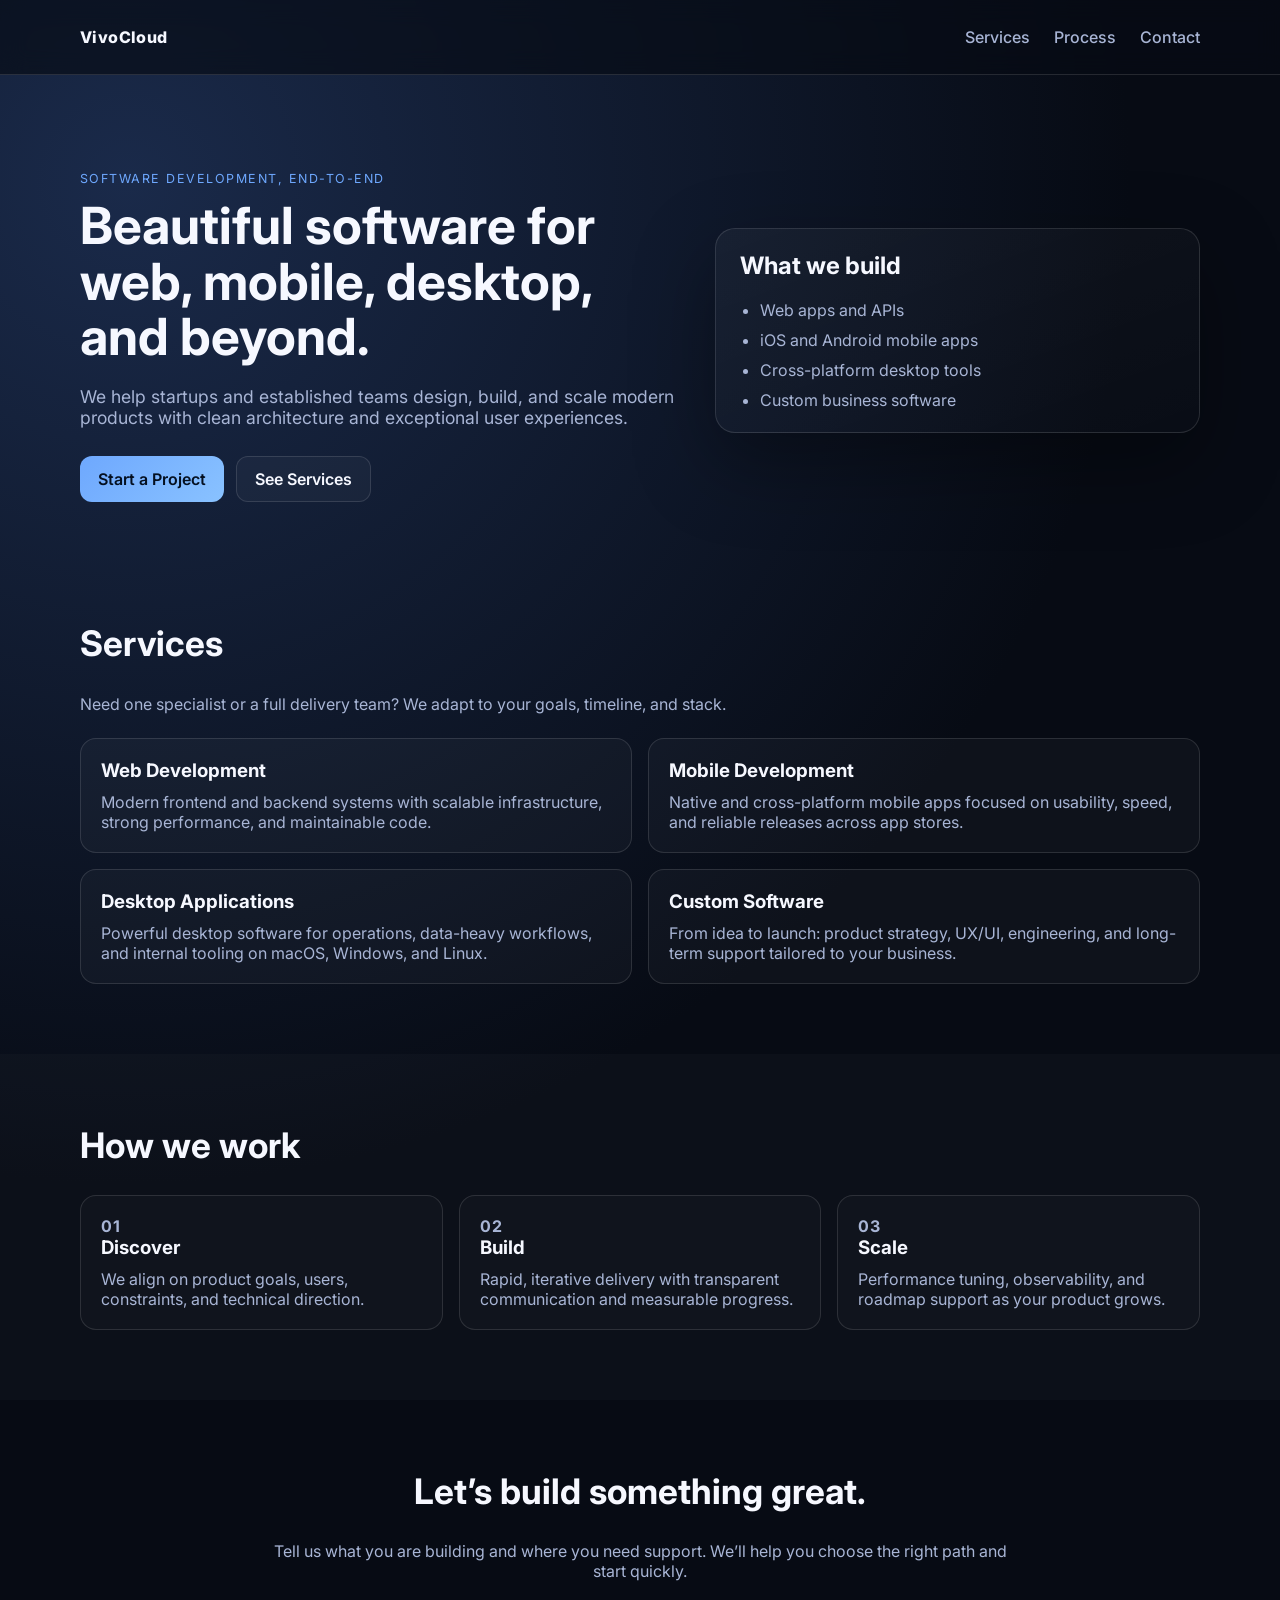
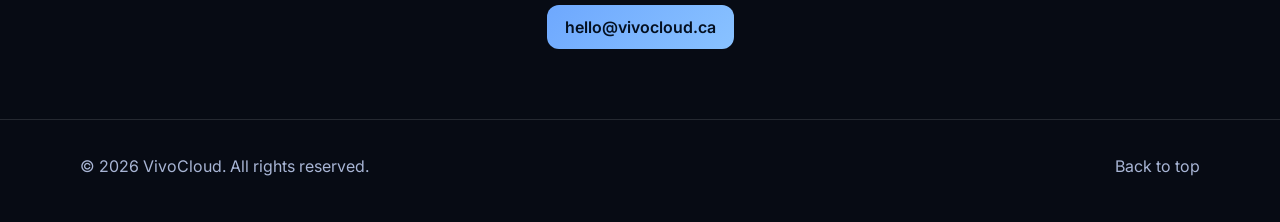
==== index.html @ 8df107a0 "Redesign website as a modern one-page experience. Replace the outdated layout with a clean, responsi" ====
<!doctype html>
<html lang="en">
  <head>
    <meta charset="UTF-8" />
    <meta name="viewport" content="width=device-width, initial-scale=1.0" />
    <title>VivoCloud | Web, Mobile, Desktop & Custom Software Development</title>
    <meta
      name="description"
      content="VivoCloud builds beautiful, reliable software across web, mobile, desktop, and custom platforms."
    />
    <link rel="preconnect" href="https://fonts.googleapis.com" />
    <link rel="preconnect" href="https://fonts.gstatic.com" crossorigin />
    <link
      href="https://fonts.googleapis.com/css2?family=Inter:wght@400;500;600;700;800&display=swap"
      rel="stylesheet"
    />
    <link rel="stylesheet" href="styles.css" />
  </head>
  <body>
    <header class="site-header">
      <div class="container nav-wrap">
        <a href="#top" class="brand">VivoCloud</a>
        <nav class="nav">
          <a href="#services">Services</a>
          <a href="#process">Process</a>
          <a href="#contact">Contact</a>
        </nav>
      </div>
    </header>

    <main id="top">
      <section class="hero">
        <div class="container hero-grid">
          <div>
            <p class="eyebrow">Software development, end-to-end</p>
            <h1>Beautiful software for web, mobile, desktop, and beyond.</h1>
            <p class="lead">
              We help startups and established teams design, build, and scale
              modern products with clean architecture and exceptional user
              experiences.
            </p>
            <div class="hero-actions">
              <a class="btn btn-primary" href="#contact">Start a Project</a>
              <a class="btn btn-secondary" href="#services">See Services</a>
            </div>
          </div>
          <aside class="hero-card">
            <h2>What we build</h2>
            <ul>
              <li>Web apps and APIs</li>
              <li>iOS and Android mobile apps</li>
              <li>Cross-platform desktop tools</li>
              <li>Custom business software</li>
            </ul>
          </aside>
        </div>
      </section>

      <section id="services" class="section">
        <div class="container">
          <h2>Services</h2>
          <p class="section-intro">
            Need one specialist or a full delivery team? We adapt to your
            goals, timeline, and stack.
          </p>
          <div class="cards">
            <article class="card">
              <h3>Web Development</h3>
              <p>
                Modern frontend and backend systems with scalable
                infrastructure, strong performance, and maintainable code.
              </p>
            </article>
            <article class="card">
              <h3>Mobile Development</h3>
              <p>
                Native and cross-platform mobile apps focused on usability,
                speed, and reliable releases across app stores.
              </p>
            </article>
            <article class="card">
              <h3>Desktop Applications</h3>
              <p>
                Powerful desktop software for operations, data-heavy workflows,
                and internal tooling on macOS, Windows, and Linux.
              </p>
            </article>
            <article class="card">
              <h3>Custom Software</h3>
              <p>
                From idea to launch: product strategy, UX/UI, engineering, and
                long-term support tailored to your business.
              </p>
            </article>
          </div>
        </div>
      </section>

      <section id="process" class="section section-muted">
        <div class="container">
          <h2>How we work</h2>
          <div class="steps">
            <article>
              <p class="step-number">01</p>
              <h3>Discover</h3>
              <p>
                We align on product goals, users, constraints, and technical
                direction.
              </p>
            </article>
            <article>
              <p class="step-number">02</p>
              <h3>Build</h3>
              <p>
                Rapid, iterative delivery with transparent communication and
                measurable progress.
              </p>
            </article>
            <article>
              <p class="step-number">03</p>
              <h3>Scale</h3>
              <p>
                Performance tuning, observability, and roadmap support as your
                product grows.
              </p>
            </article>
          </div>
        </div>
      </section>

      <section id="contact" class="section">
        <div class="container contact">
          <h2>Let’s build something great.</h2>
          <p>
            Tell us what you are building and where you need support. We’ll
            help you choose the right path and start quickly.
          </p>
          <a class="btn btn-primary" href="mailto:hello@vivocloud.ca"
            >hello@vivocloud.ca</a
          >
        </div>
      </section>
    </main>

    <footer class="site-footer">
      <div class="container footer-wrap">
        <p>© <span id="year"></span> VivoCloud. All rights reserved.</p>
        <a href="#top">Back to top</a>
      </div>
    </footer>

    <script>
      document.getElementById("year").textContent = new Date().getFullYear();
    </script>
  </body>
</html>
---- styles.css ----
:root {
  --bg: #070b14;
  --bg-soft: #101827;
  --surface: #141f34;
  --text: #f6f8ff;
  --muted: #a8b5d5;
  --primary: #6ea8fe;
  --primary-strong: #89c2ff;
  --border: rgba(255, 255, 255, 0.12);
  --shadow: 0 30px 80px rgba(0, 0, 0, 0.35);
}

*,
*::before,
*::after {
  box-sizing: border-box;
}

html,
body {
  margin: 0;
  padding: 0;
  font-family: "Inter", -apple-system, BlinkMacSystemFont, "Segoe UI", sans-serif;
  color: var(--text);
  background: radial-gradient(circle at 10% 10%, #1a2a4a 0, var(--bg) 50%);
  scroll-behavior: smooth;
}

a {
  color: inherit;
  text-decoration: none;
}

.container {
  width: min(1120px, 92vw);
  margin: 0 auto;
}

.site-header {
  position: sticky;
  top: 0;
  backdrop-filter: blur(12px);
  background: rgba(7, 11, 20, 0.65);
  border-bottom: 1px solid var(--border);
  z-index: 10;
}

.nav-wrap {
  min-height: 74px;
  display: flex;
  align-items: center;
  justify-content: space-between;
}

.brand {
  font-weight: 800;
  letter-spacing: 0.4px;
}

.nav {
  display: flex;
  gap: 24px;
}

.nav a {
  color: var(--muted);
  font-weight: 500;
}

.nav a:hover {
  color: var(--text);
}

.hero {
  padding: 84px 0 50px;
}

.hero-grid {
  display: grid;
  grid-template-columns: 1.25fr 1fr;
  gap: 28px;
  align-items: center;
}

.eyebrow {
  text-transform: uppercase;
  letter-spacing: 0.12em;
  font-size: 0.78rem;
  color: var(--primary);
  margin-bottom: 12px;
}

h1 {
  margin: 0;
  font-size: clamp(2rem, 4vw, 3.4rem);
  line-height: 1.08;
}

.lead {
  color: var(--muted);
  margin: 22px 0 28px;
  font-size: 1.1rem;
  max-width: 62ch;
}

.hero-actions {
  display: flex;
  gap: 12px;
  flex-wrap: wrap;
}

.btn {
  border-radius: 12px;
  padding: 12px 18px;
  font-weight: 600;
  display: inline-flex;
  align-items: center;
  justify-content: center;
}

.btn-primary {
  background: linear-gradient(135deg, var(--primary), var(--primary-strong));
  color: #041021;
}

.btn-primary:hover {
  filter: brightness(1.05);
}

.btn-secondary {
  border: 1px solid var(--border);
  background: rgba(255, 255, 255, 0.03);
}

.hero-card {
  border: 1px solid var(--border);
  background: linear-gradient(160deg, rgba(255, 255, 255, 0.04), rgba(255, 255, 255, 0.01));
  border-radius: 20px;
  padding: 22px 24px;
  box-shadow: var(--shadow);
}

.hero-card h2 {
  margin-top: 0;
}

.hero-card ul {
  margin: 0;
  padding-left: 20px;
  color: var(--muted);
  display: grid;
  gap: 10px;
}

.section {
  padding: 70px 0;
}

.section h2 {
  margin-top: 0;
  font-size: clamp(1.5rem, 3vw, 2.2rem);
}

.section-intro {
  color: var(--muted);
  margin-bottom: 24px;
  max-width: 70ch;
}

.cards {
  display: grid;
  grid-template-columns: repeat(2, minmax(0, 1fr));
  gap: 16px;
}

.card {
  background: rgba(255, 255, 255, 0.03);
  border: 1px solid var(--border);
  border-radius: 16px;
  padding: 20px;
}

.card h3 {
  margin: 0 0 10px;
}

.card p {
  margin: 0;
  color: var(--muted);
}

.section-muted {
  background: rgba(255, 255, 255, 0.02);
}

.steps {
  display: grid;
  grid-template-columns: repeat(3, minmax(0, 1fr));
  gap: 16px;
}

.steps article {
  border: 1px solid var(--border);
  border-radius: 16px;
  padding: 20px;
  background: rgba(255, 255, 255, 0.02);
}

.step-number {
  color: var(--primary);
  font-weight: 700;
  letter-spacing: 0.06em;
  margin: 0 0 10px;
}

.steps h3 {
  margin: 0 0 10px;
}

.steps p {
  margin: 0;
  color: var(--muted);
}

.contact {
  text-align: center;
  max-width: 760px;
}

.contact p {
  color: var(--muted);
  margin: 0 auto 24px;
}

.site-footer {
  border-top: 1px solid var(--border);
  padding: 20px 0 30px;
}

.footer-wrap {
  display: flex;
  align-items: center;
  justify-content: space-between;
  gap: 12px;
  flex-wrap: wrap;
  color: var(--muted);
}

@media (max-width: 920px) {
  .hero-grid {
    grid-template-columns: 1fr;
  }

  .steps {
    grid-template-columns: 1fr;
  }
}

@media (max-width: 720px) {
  .nav {
    display: none;
  }

  .hero {
    padding-top: 56px;
  }

  .cards {
    grid-template-columns: 1fr;
  }
}
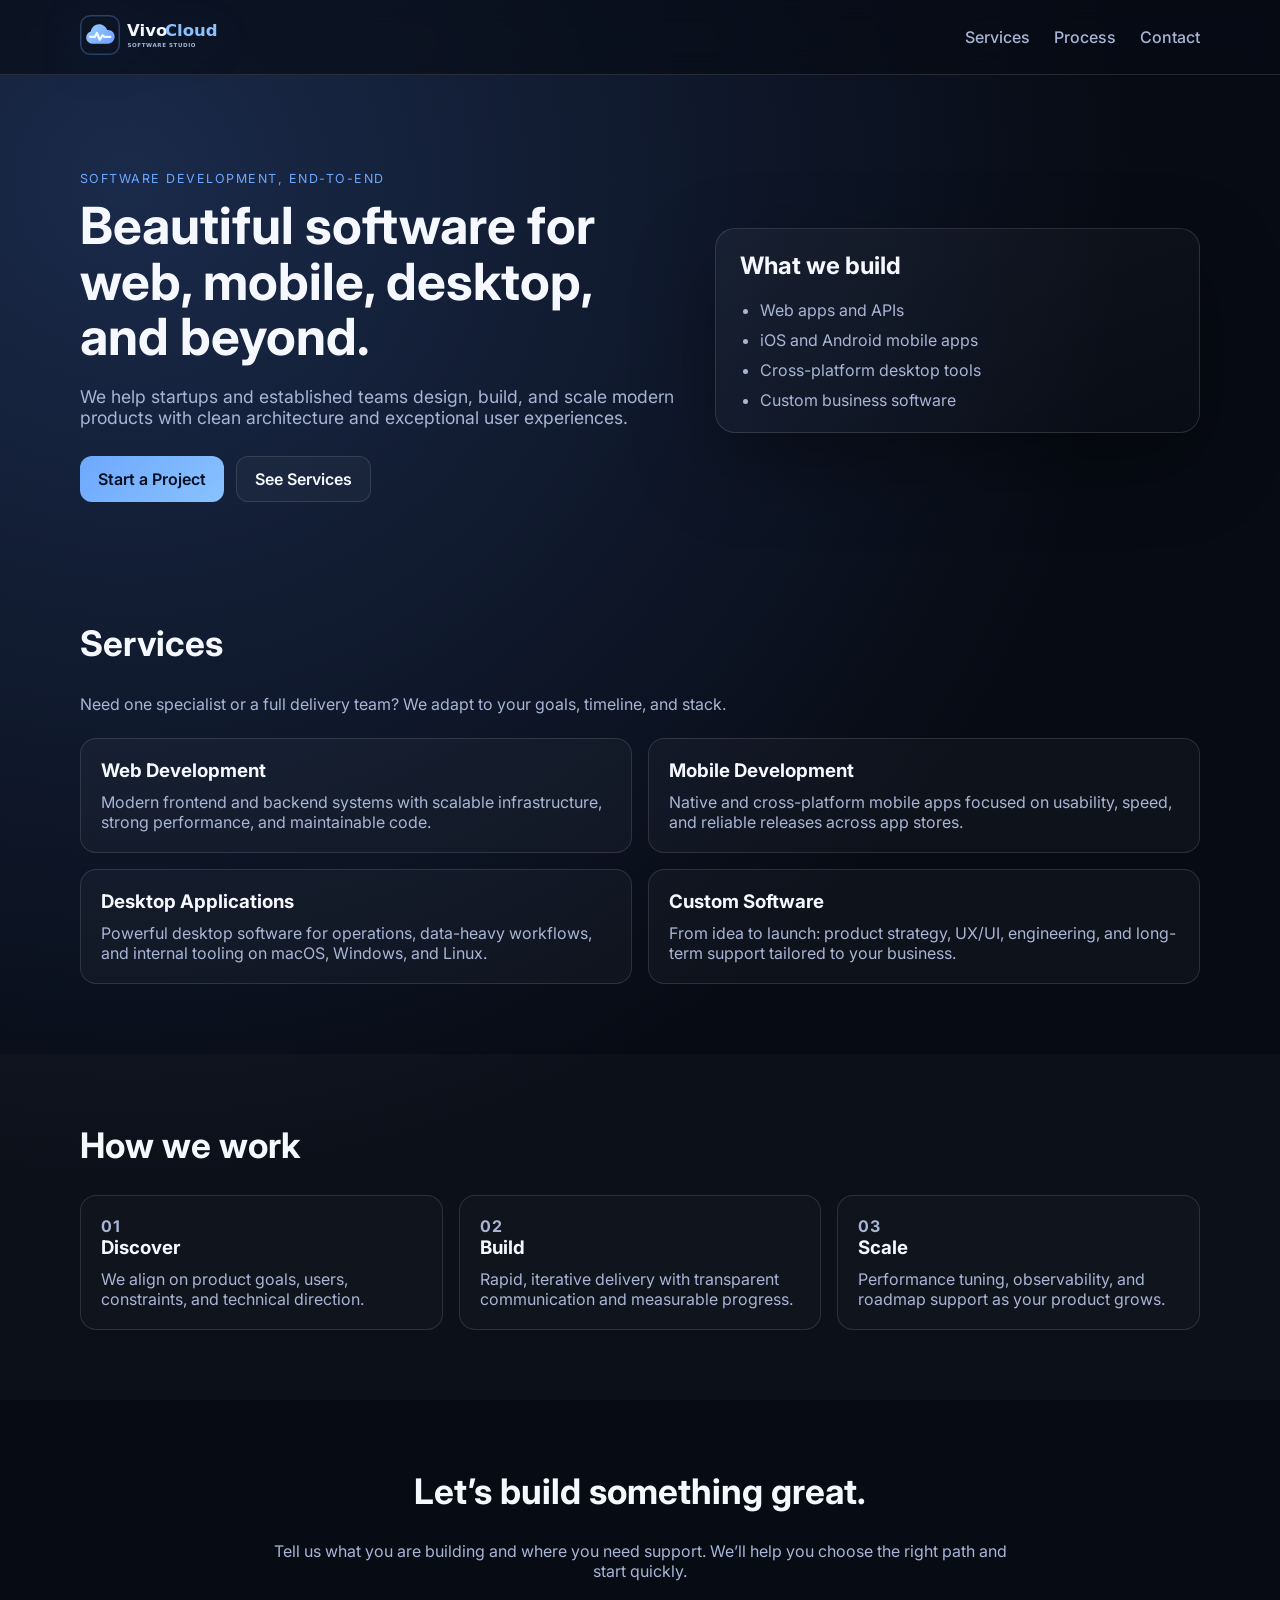
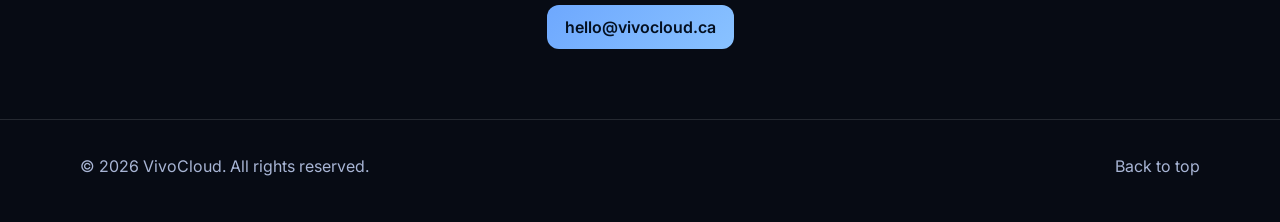
==== commit 1919d773: "Add polished logo system and apply selected pulse variant. Introduce multiple reusable VivoCloud log" ====
--- a/index.html
+++ b/index.html
@@ -19,7 +19,9 @@
   <body>
     <header class="site-header">
       <div class="container nav-wrap">
-        <a href="#top" class="brand">VivoCloud</a>
+        <a href="#top" class="brand" aria-label="VivoCloud home">
+          <img src="assets/logo-vivocloud-pulse.svg" alt="VivoCloud" />
+        </a>
         <nav class="nav">
           <a href="#services">Services</a>
           <a href="#process">Process</a>
--- a/styles.css
+++ b/styles.css
@@ -53,8 +53,16 @@
 }
 
 .brand {
-  font-weight: 800;
-  letter-spacing: 0.4px;
+  display: inline-flex;
+  align-items: center;
+  min-height: 44px;
+}
+
+.brand img {
+  width: auto;
+  height: 44px;
+  display: block;
+  filter: drop-shadow(0 8px 18px rgba(18, 30, 58, 0.45));
 }
 
 .nav {
@@ -257,6 +265,10 @@
 }
 
 @media (max-width: 720px) {
+  .brand img {
+    height: 36px;
+  }
+
   .nav {
     display: none;
   }
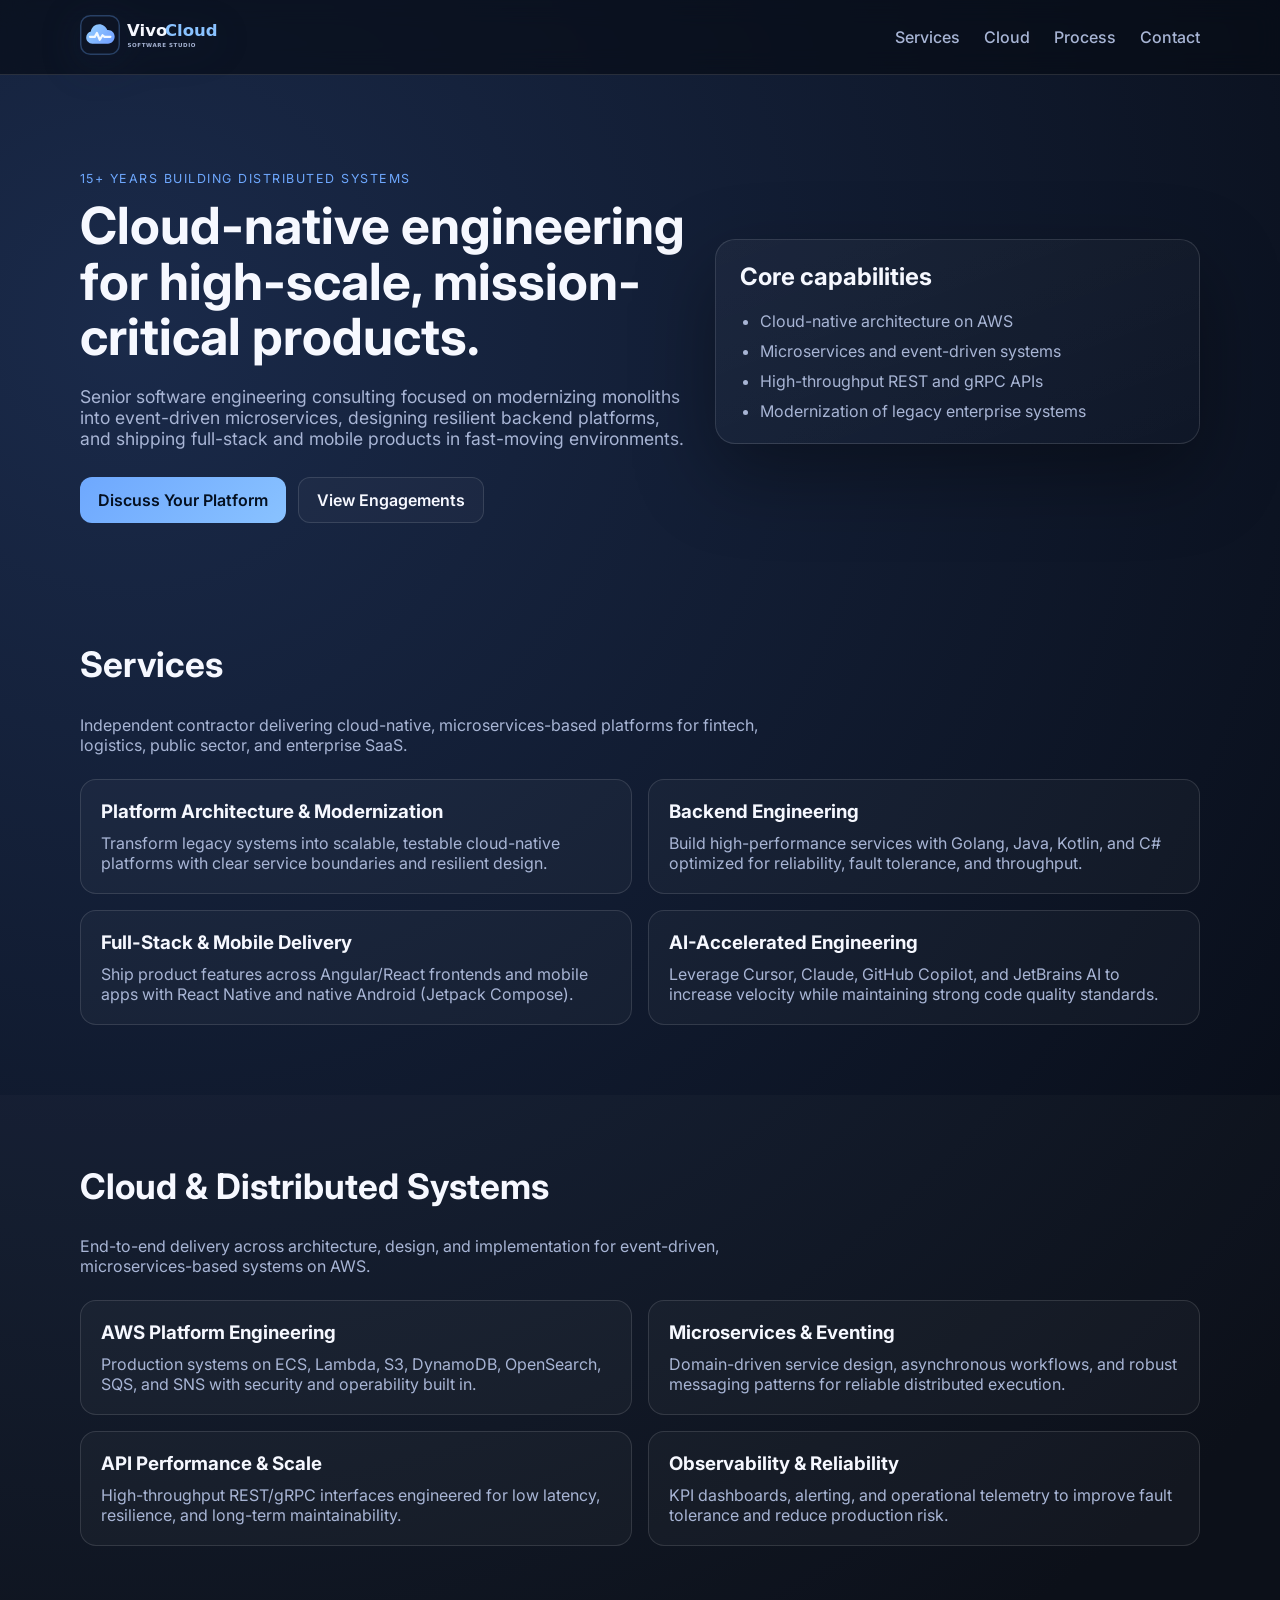
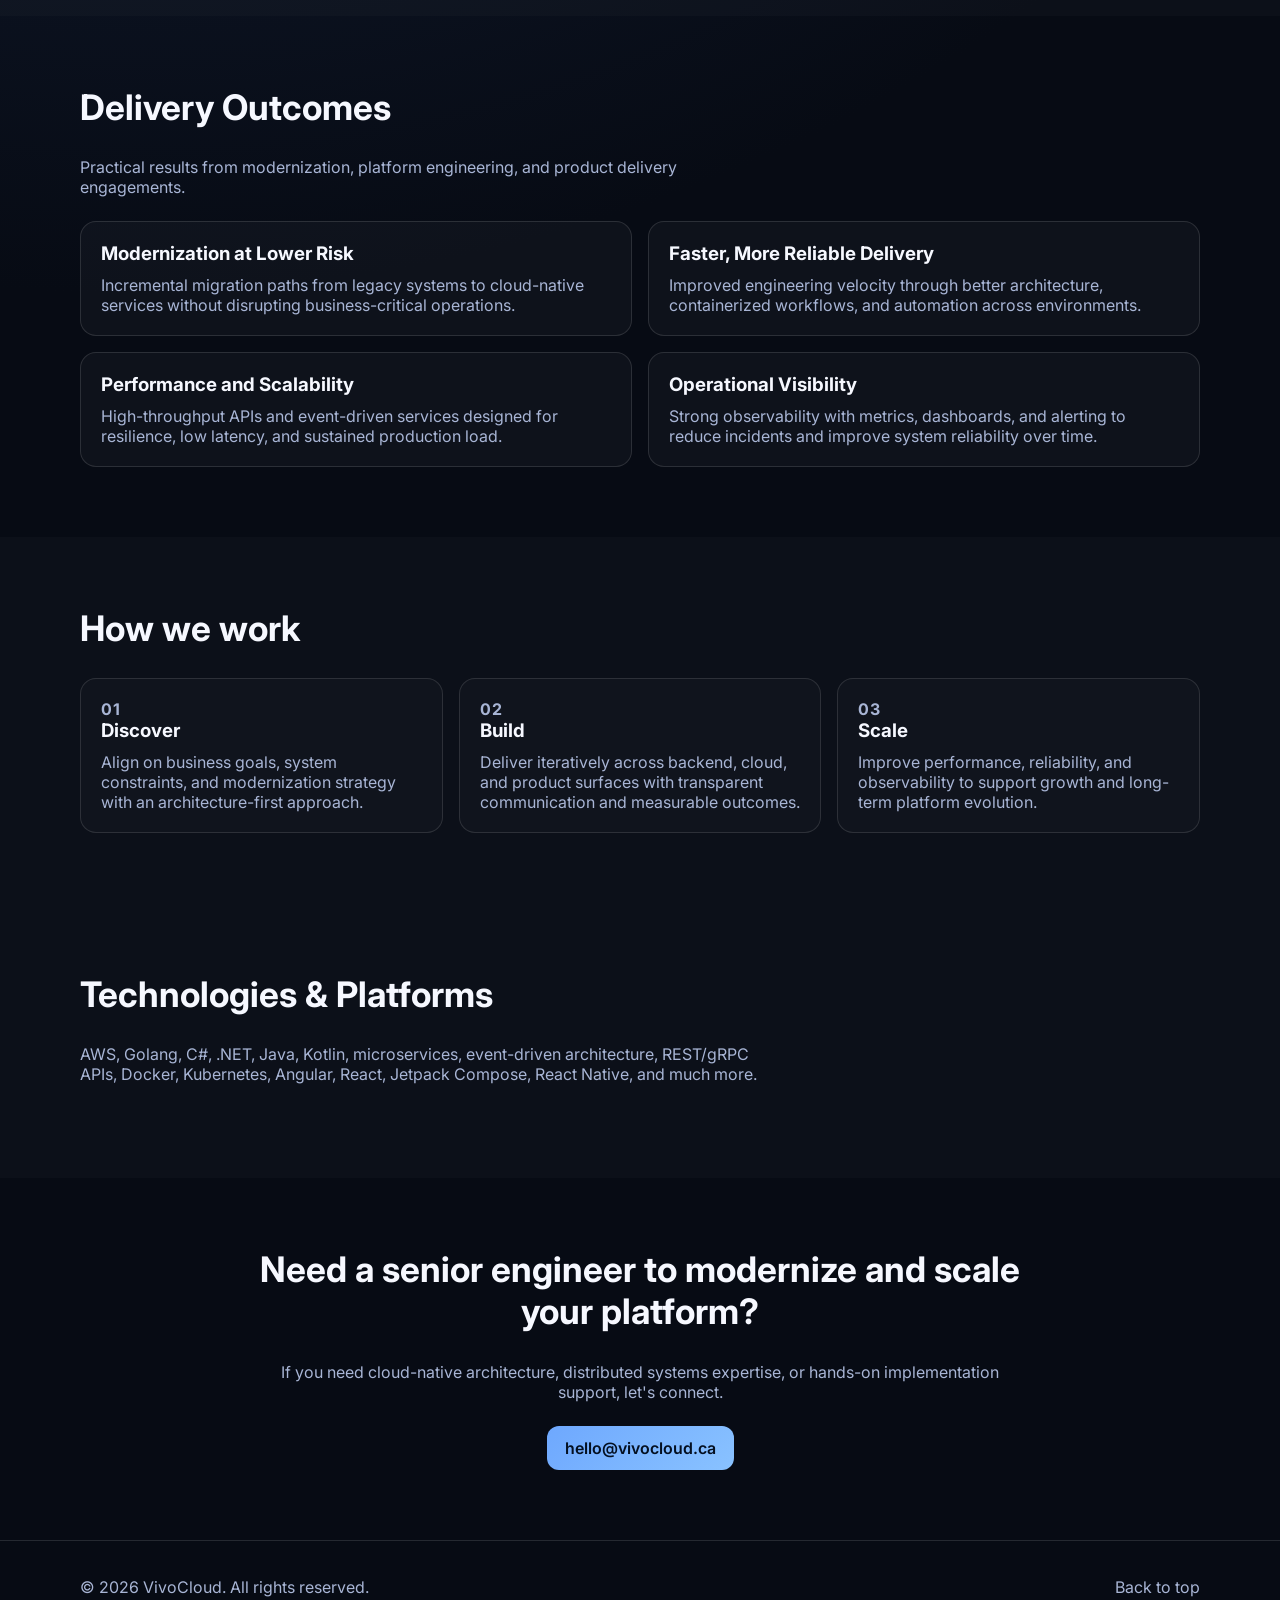
==== commit ada97b2e: "Refine homepage messaging for cloud modernization services. Align the one-page content with the curr" ====
--- a/index.html
+++ b/index.html
@@ -3,10 +3,10 @@
   <head>
     <meta charset="UTF-8" />
     <meta name="viewport" content="width=device-width, initial-scale=1.0" />
-    <title>VivoCloud | Web, Mobile, Desktop & Custom Software Development</title>
+    <title>VivoCloud | Cloud-Native Software Engineering & Modernization</title>
     <meta
       name="description"
-      content="VivoCloud builds beautiful, reliable software across web, mobile, desktop, and custom platforms."
+      content="VivoCloud delivers cloud-native platforms, microservices modernization, and high-performance software engineering across web, mobile, and enterprise systems."
     />
     <link rel="preconnect" href="https://fonts.googleapis.com" />
     <link rel="preconnect" href="https://fonts.gstatic.com" crossorigin />
@@ -24,6 +24,7 @@
         </a>
         <nav class="nav">
           <a href="#services">Services</a>
+          <a href="#cloud">Cloud</a>
           <a href="#process">Process</a>
           <a href="#contact">Contact</a>
         </nav>
@@ -34,25 +35,26 @@
       <section class="hero">
         <div class="container hero-grid">
           <div>
-            <p class="eyebrow">Software development, end-to-end</p>
-            <h1>Beautiful software for web, mobile, desktop, and beyond.</h1>
+            <p class="eyebrow">15+ years building distributed systems</p>
+            <h1>Cloud-native engineering for high-scale, mission-critical products.</h1>
             <p class="lead">
-              We help startups and established teams design, build, and scale
-              modern products with clean architecture and exceptional user
-              experiences.
+              Senior software engineering consulting focused on modernizing
+              monoliths into event-driven microservices, designing resilient
+              backend platforms, and shipping full-stack and mobile products in
+              fast-moving environments.
             </p>
             <div class="hero-actions">
-              <a class="btn btn-primary" href="#contact">Start a Project</a>
-              <a class="btn btn-secondary" href="#services">See Services</a>
+              <a class="btn btn-primary" href="#contact">Discuss Your Platform</a>
+              <a class="btn btn-secondary" href="#engagements">View Engagements</a>
             </div>
           </div>
           <aside class="hero-card">
-            <h2>What we build</h2>
+            <h2>Core capabilities</h2>
             <ul>
-              <li>Web apps and APIs</li>
-              <li>iOS and Android mobile apps</li>
-              <li>Cross-platform desktop tools</li>
-              <li>Custom business software</li>
+              <li>Cloud-native architecture on AWS</li>
+              <li>Microservices and event-driven systems</li>
+              <li>High-throughput REST and gRPC APIs</li>
+              <li>Modernization of legacy enterprise systems</li>
             </ul>
           </aside>
         </div>
@@ -62,36 +64,116 @@
         <div class="container">
           <h2>Services</h2>
           <p class="section-intro">
-            Need one specialist or a full delivery team? We adapt to your
-            goals, timeline, and stack.
+            Independent contractor delivering cloud-native, microservices-based
+            platforms for fintech, logistics, public sector, and enterprise SaaS.
           </p>
           <div class="cards">
             <article class="card">
-              <h3>Web Development</h3>
-              <p>
-                Modern frontend and backend systems with scalable
-                infrastructure, strong performance, and maintainable code.
-              </p>
-            </article>
-            <article class="card">
-              <h3>Mobile Development</h3>
-              <p>
-                Native and cross-platform mobile apps focused on usability,
-                speed, and reliable releases across app stores.
-              </p>
-            </article>
-            <article class="card">
-              <h3>Desktop Applications</h3>
-              <p>
-                Powerful desktop software for operations, data-heavy workflows,
-                and internal tooling on macOS, Windows, and Linux.
-              </p>
-            </article>
-            <article class="card">
-              <h3>Custom Software</h3>
-              <p>
-                From idea to launch: product strategy, UX/UI, engineering, and
-                long-term support tailored to your business.
+              <h3>Platform Architecture & Modernization</h3>
+              <p>
+                Transform legacy systems into scalable, testable cloud-native
+                platforms with clear service boundaries and resilient design.
+              </p>
+            </article>
+            <article class="card">
+              <h3>Backend Engineering</h3>
+              <p>
+                Build high-performance services with Golang, Java, Kotlin, and C#
+                optimized for reliability, fault tolerance, and throughput.
+              </p>
+            </article>
+            <article class="card">
+              <h3>Full-Stack & Mobile Delivery</h3>
+              <p>
+                Ship product features across Angular/React frontends and mobile
+                apps with React Native and native Android (Jetpack Compose).
+              </p>
+            </article>
+            <article class="card">
+              <h3>AI-Accelerated Engineering</h3>
+              <p>
+                Leverage Cursor, Claude, GitHub Copilot, and JetBrains AI to
+                increase velocity while maintaining strong code quality standards.
+              </p>
+            </article>
+          </div>
+        </div>
+      </section>
+
+      <section id="cloud" class="section section-muted">
+        <div class="container">
+          <h2>Cloud & Distributed Systems</h2>
+          <p class="section-intro">
+            End-to-end delivery across architecture, design, and implementation
+            for event-driven, microservices-based systems on AWS.
+          </p>
+          <div class="cards">
+            <article class="card">
+              <h3>AWS Platform Engineering</h3>
+              <p>
+                Production systems on ECS, Lambda, S3, DynamoDB, OpenSearch,
+                SQS, and SNS with security and operability built in.
+              </p>
+            </article>
+            <article class="card">
+              <h3>Microservices & Eventing</h3>
+              <p>
+                Domain-driven service design, asynchronous workflows, and
+                robust messaging patterns for reliable distributed execution.
+              </p>
+            </article>
+            <article class="card">
+              <h3>API Performance & Scale</h3>
+              <p>
+                High-throughput REST/gRPC interfaces engineered for low
+                latency, resilience, and long-term maintainability.
+              </p>
+            </article>
+            <article class="card">
+              <h3>Observability & Reliability</h3>
+              <p>
+                KPI dashboards, alerting, and operational telemetry to improve
+                fault tolerance and reduce production risk.
+              </p>
+            </article>
+          </div>
+        </div>
+      </section>
+
+      <section id="outcomes" class="section">
+        <div class="container">
+          <h2>Delivery Outcomes</h2>
+          <p class="section-intro">
+            Practical results from modernization, platform engineering, and
+            product delivery engagements.
+          </p>
+          <div class="cards">
+            <article class="card">
+              <h3>Modernization at Lower Risk</h3>
+              <p>
+                Incremental migration paths from legacy systems to cloud-native
+                services without disrupting business-critical operations.
+              </p>
+            </article>
+            <article class="card">
+              <h3>Faster, More Reliable Delivery</h3>
+              <p>
+                Improved engineering velocity through better architecture,
+                containerized workflows, and automation across environments.
+              </p>
+            </article>
+            <article class="card">
+              <h3>Performance and Scalability</h3>
+              <p>
+                High-throughput APIs and event-driven services designed for
+                resilience, low latency, and sustained production load.
+              </p>
+            </article>
+            <article class="card">
+              <h3>Operational Visibility</h3>
+              <p>
+                Strong observability with metrics, dashboards, and alerting to
+                reduce incidents and improve system reliability over time.
               </p>
             </article>
           </div>
@@ -106,36 +188,47 @@
               <p class="step-number">01</p>
               <h3>Discover</h3>
               <p>
-                We align on product goals, users, constraints, and technical
-                direction.
+                Align on business goals, system constraints, and modernization
+                strategy with an architecture-first approach.
               </p>
             </article>
             <article>
               <p class="step-number">02</p>
               <h3>Build</h3>
               <p>
-                Rapid, iterative delivery with transparent communication and
-                measurable progress.
+                Deliver iteratively across backend, cloud, and product surfaces
+                with transparent communication and measurable outcomes.
               </p>
             </article>
             <article>
               <p class="step-number">03</p>
               <h3>Scale</h3>
               <p>
-                Performance tuning, observability, and roadmap support as your
-                product grows.
-              </p>
-            </article>
-          </div>
+                Improve performance, reliability, and observability to support
+                growth and long-term platform evolution.
+              </p>
+            </article>
+          </div>
+        </div>
+      </section>
+
+      <section id="stack" class="section section-muted">
+        <div class="container">
+          <h2>Technologies &amp; Platforms</h2>
+          <p class="section-intro">
+            AWS, Golang, C#, .NET, Java, Kotlin, microservices, event-driven
+            architecture, REST/gRPC APIs, Docker, Kubernetes, Angular, React,
+            Jetpack Compose, React Native, and much more.
+          </p>
         </div>
       </section>
 
       <section id="contact" class="section">
         <div class="container contact">
-          <h2>Let’s build something great.</h2>
+          <h2>Need a senior engineer to modernize and scale your platform?</h2>
           <p>
-            Tell us what you are building and where you need support. We’ll
-            help you choose the right path and start quickly.
+            If you need cloud-native architecture, distributed systems expertise,
+            or hands-on implementation support, let&apos;s connect.
           </p>
           <a class="btn btn-primary" href="mailto:hello@vivocloud.ca"
             >hello@vivocloud.ca</a
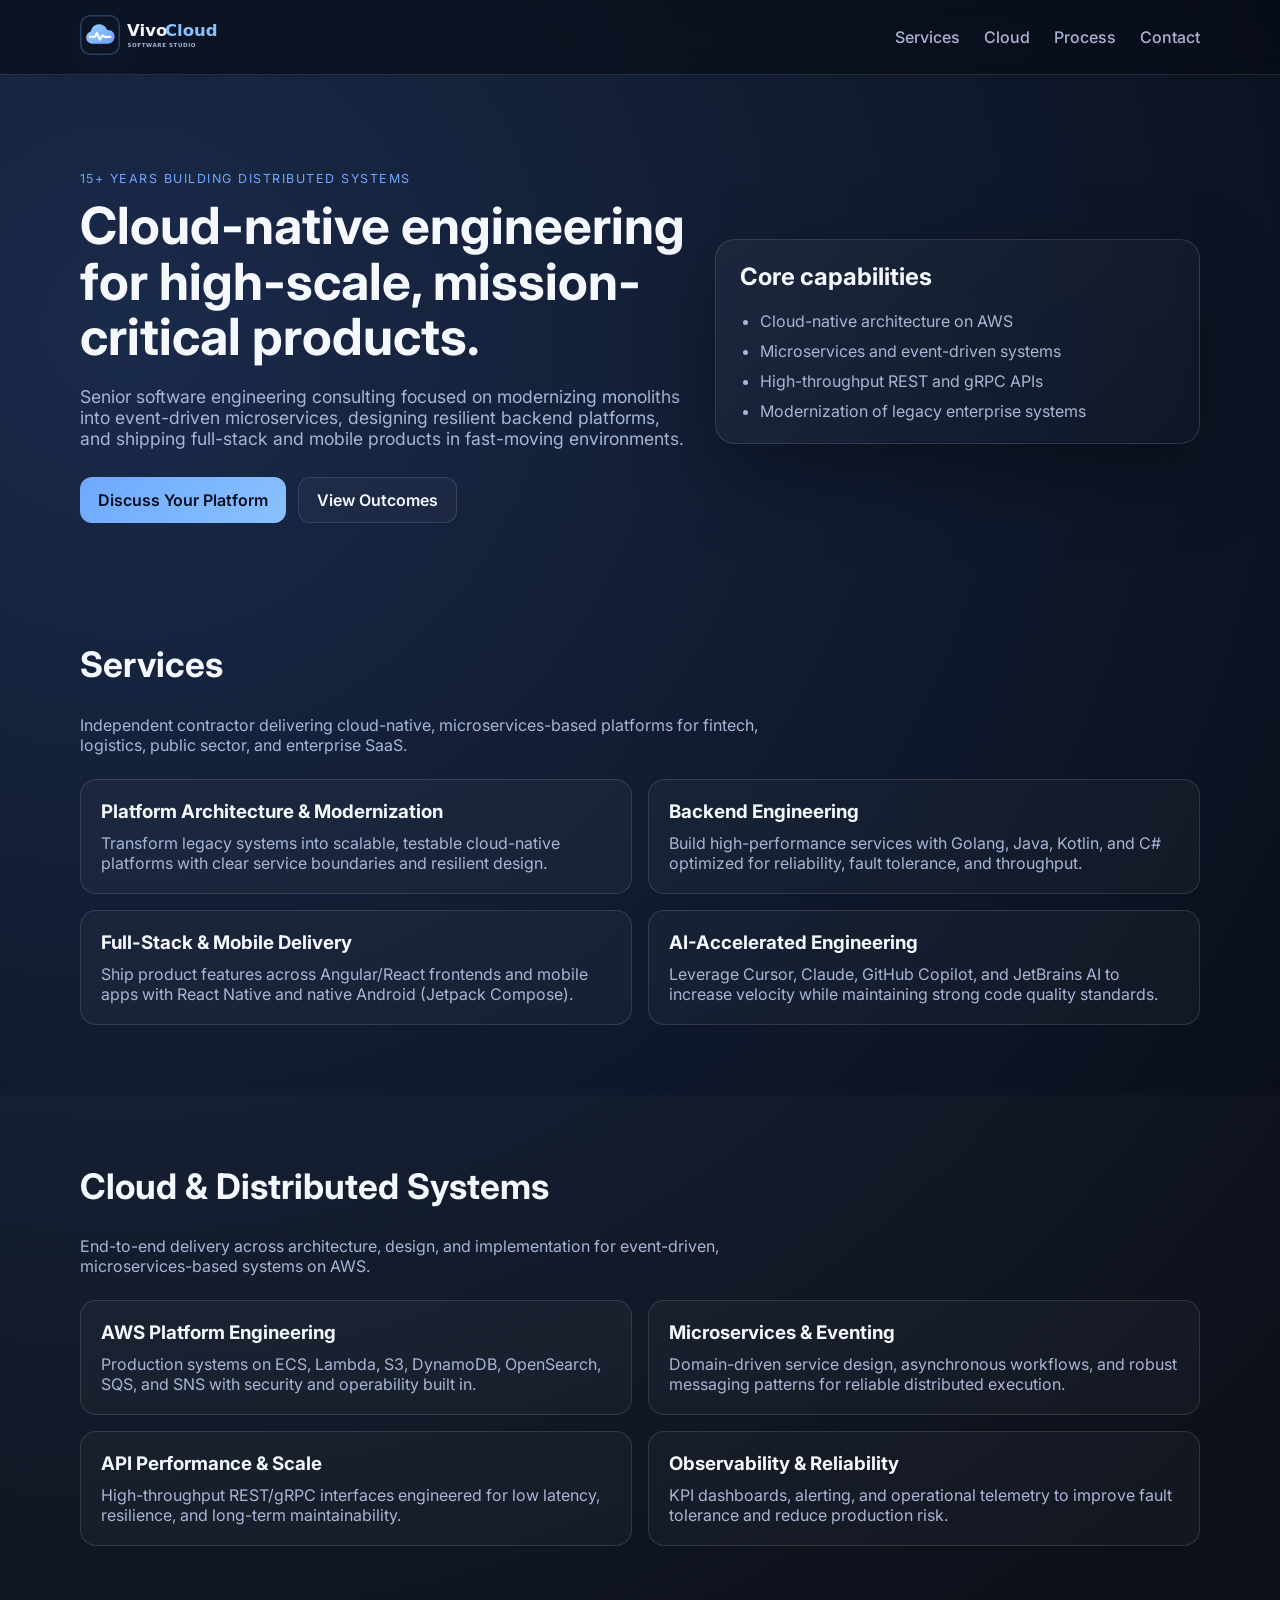
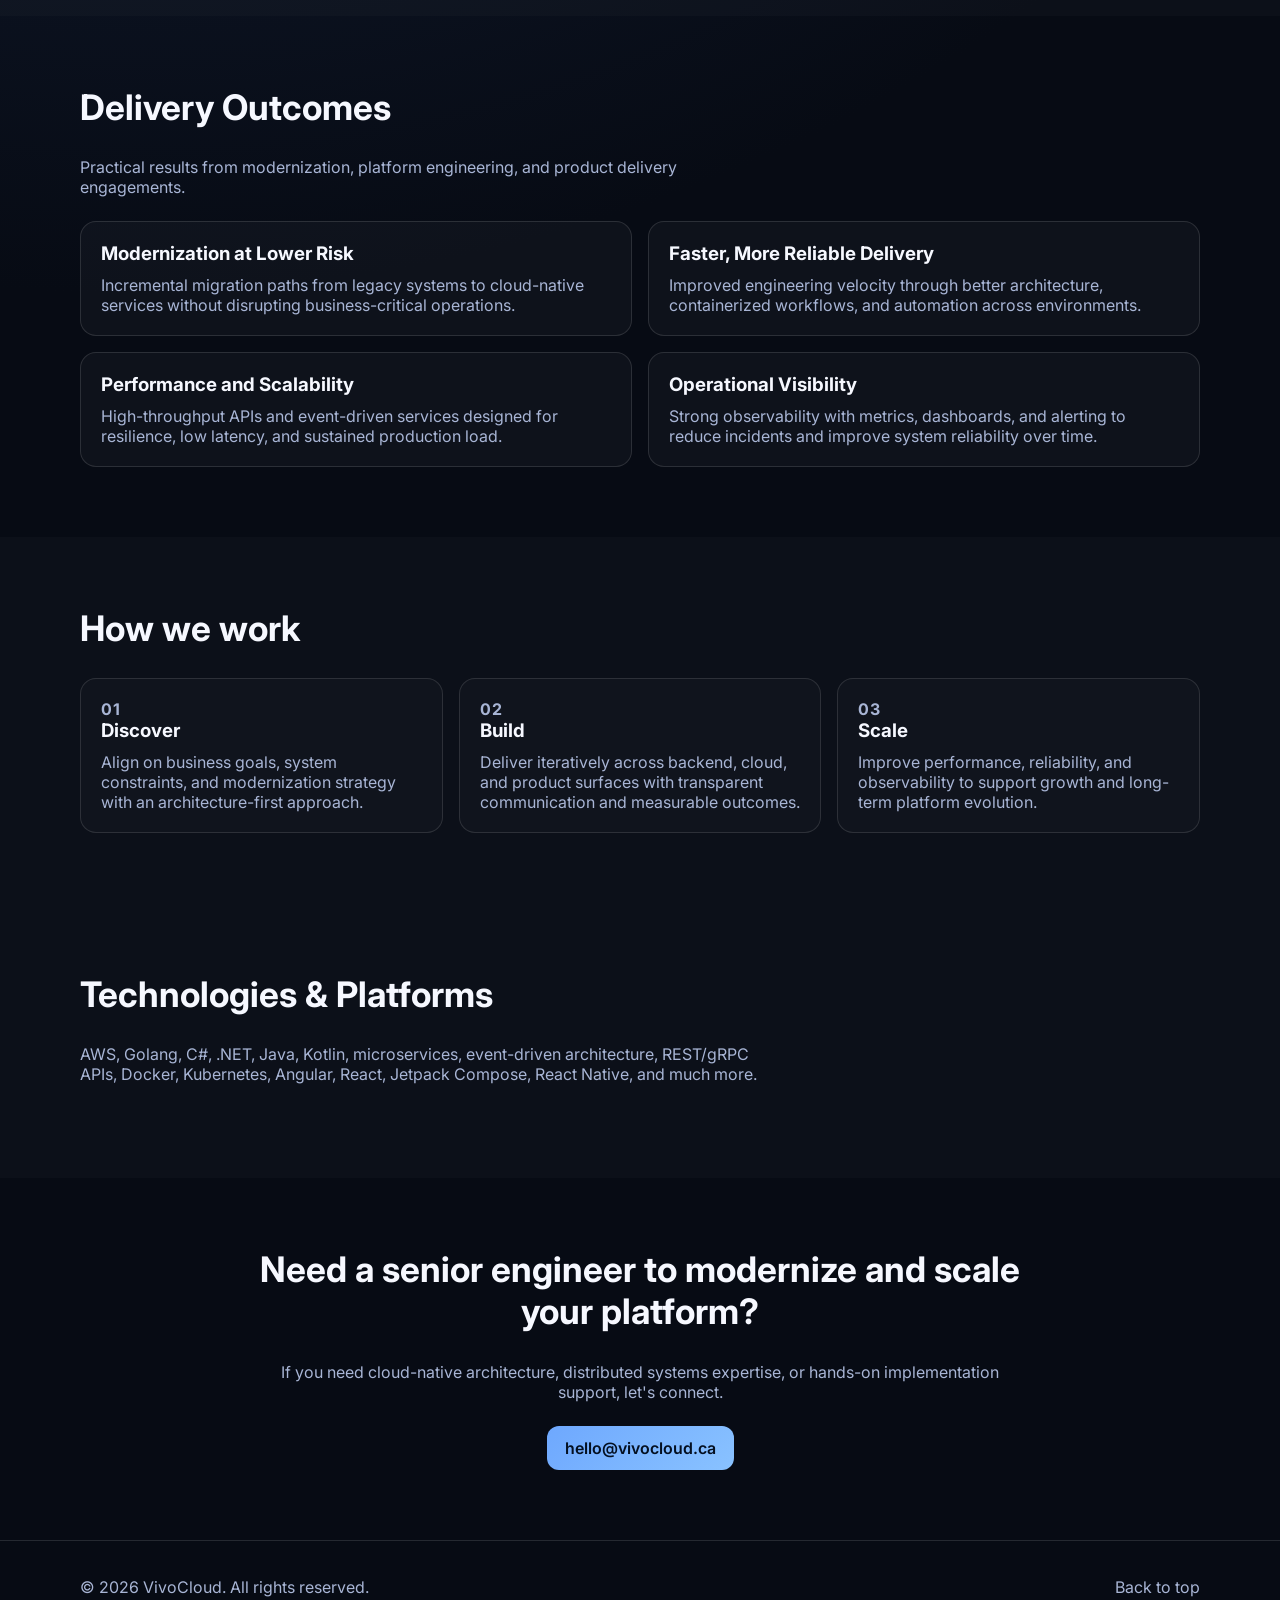
==== commit 054b9209: "Fix outcomes CTA link and add LinkedIn-ready logo exports. Update the hero secondary button to targe" ====
--- a/index.html
+++ b/index.html
@@ -45,7 +45,7 @@
             </p>
             <div class="hero-actions">
               <a class="btn btn-primary" href="#contact">Discuss Your Platform</a>
-              <a class="btn btn-secondary" href="#engagements">View Engagements</a>
+              <a class="btn btn-secondary" href="#outcomes">View Outcomes</a>
             </div>
           </div>
           <aside class="hero-card">
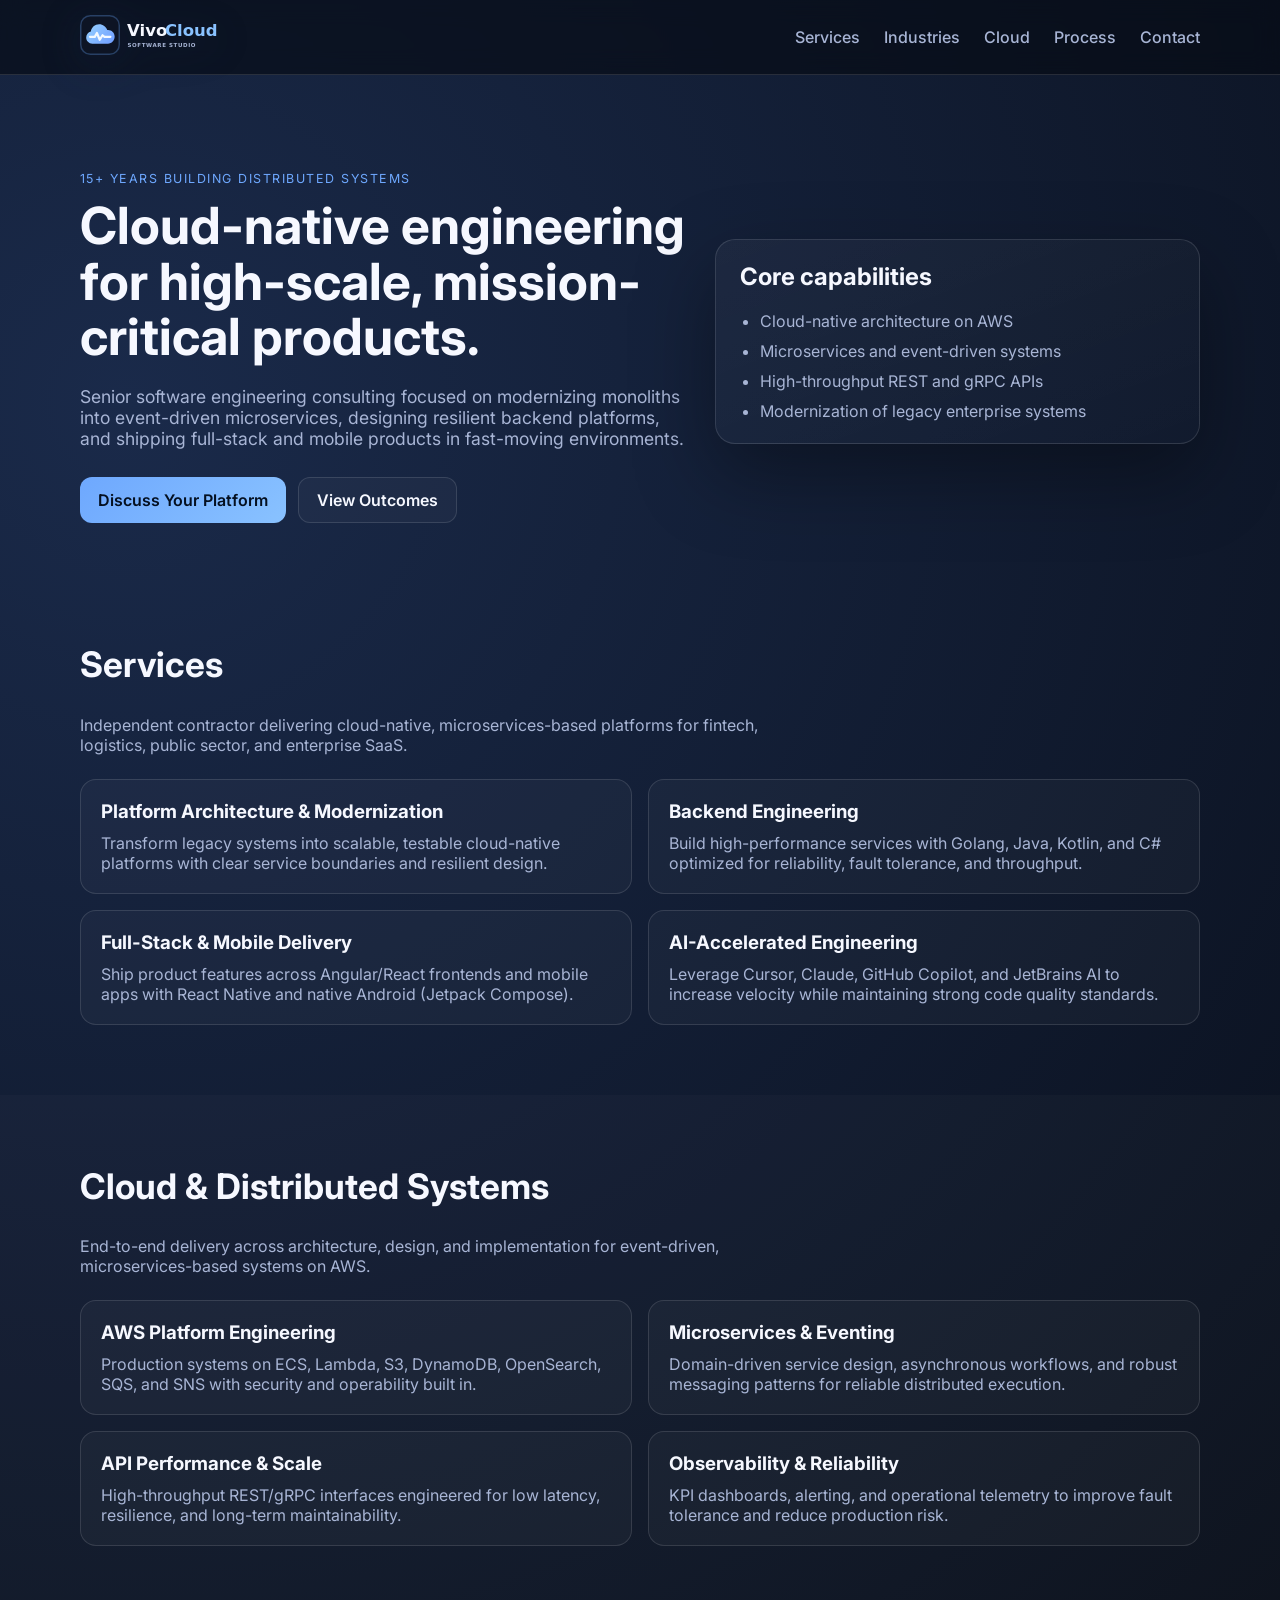
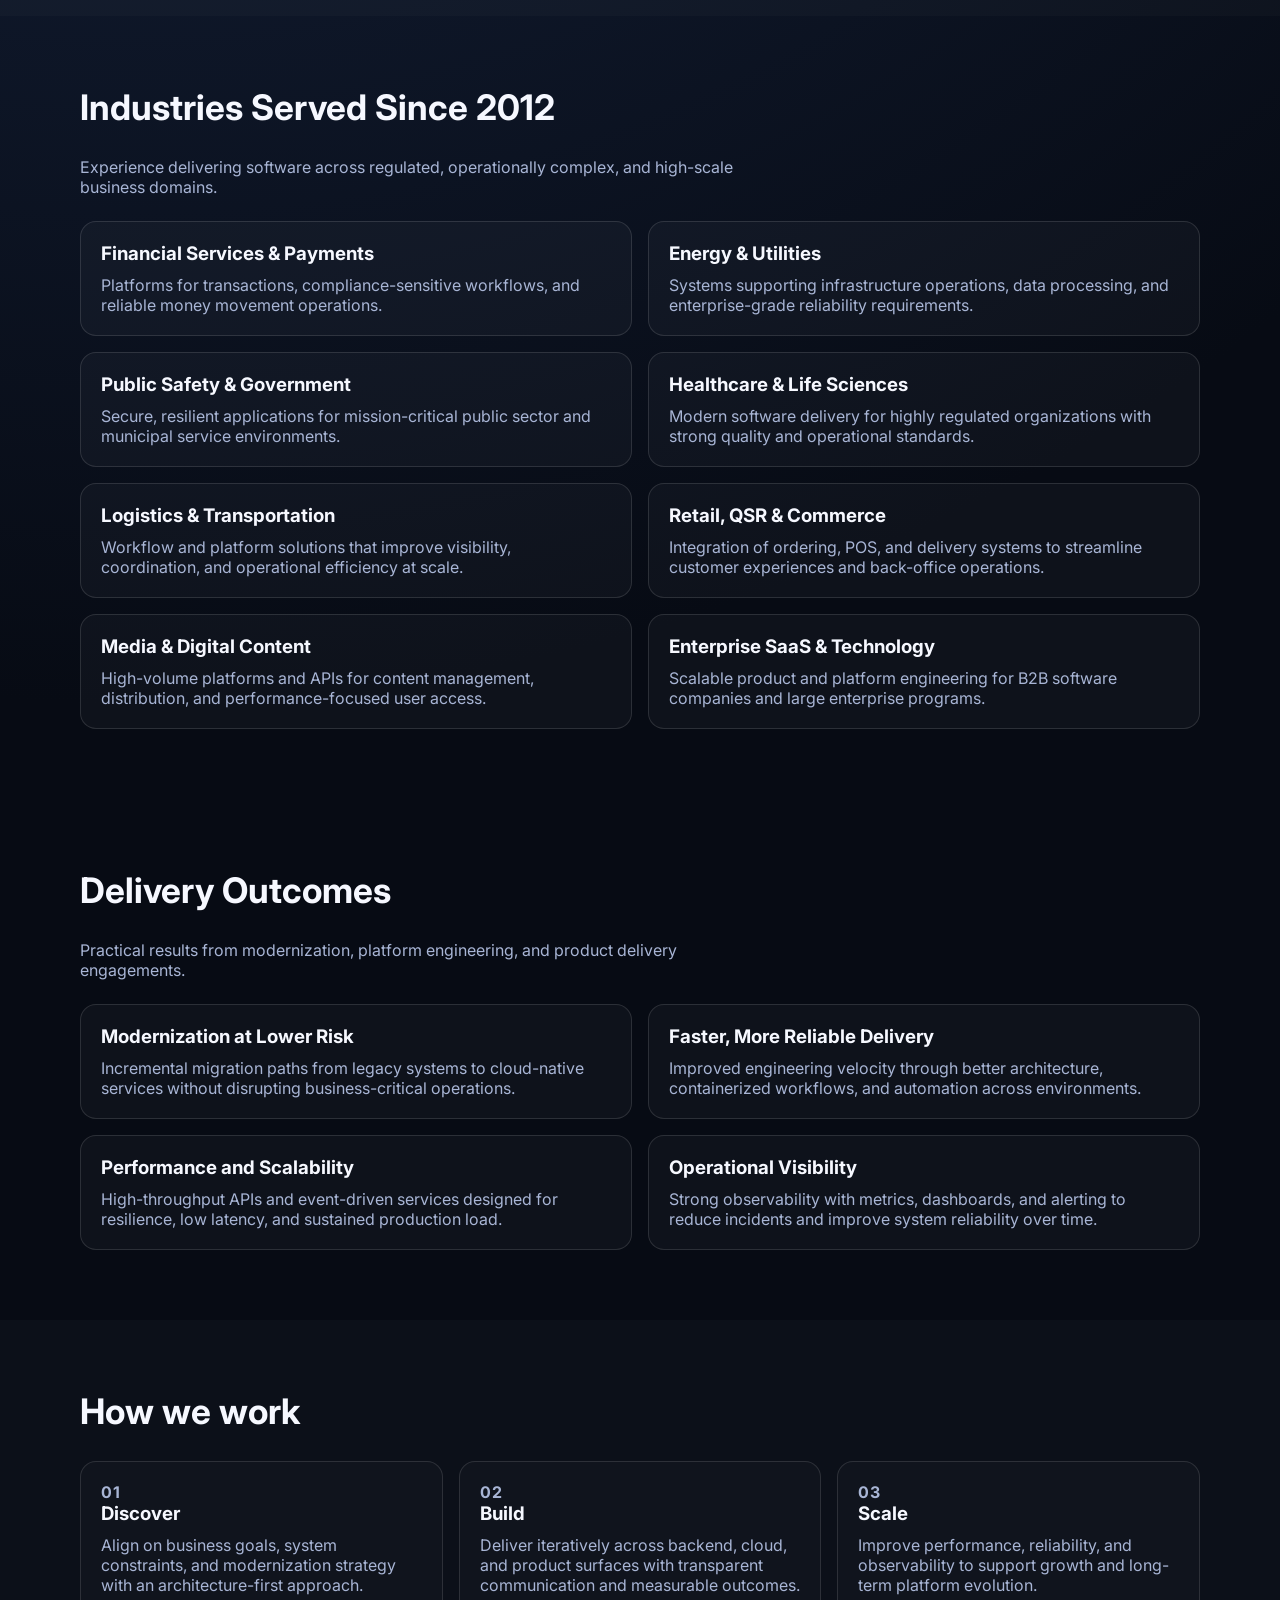
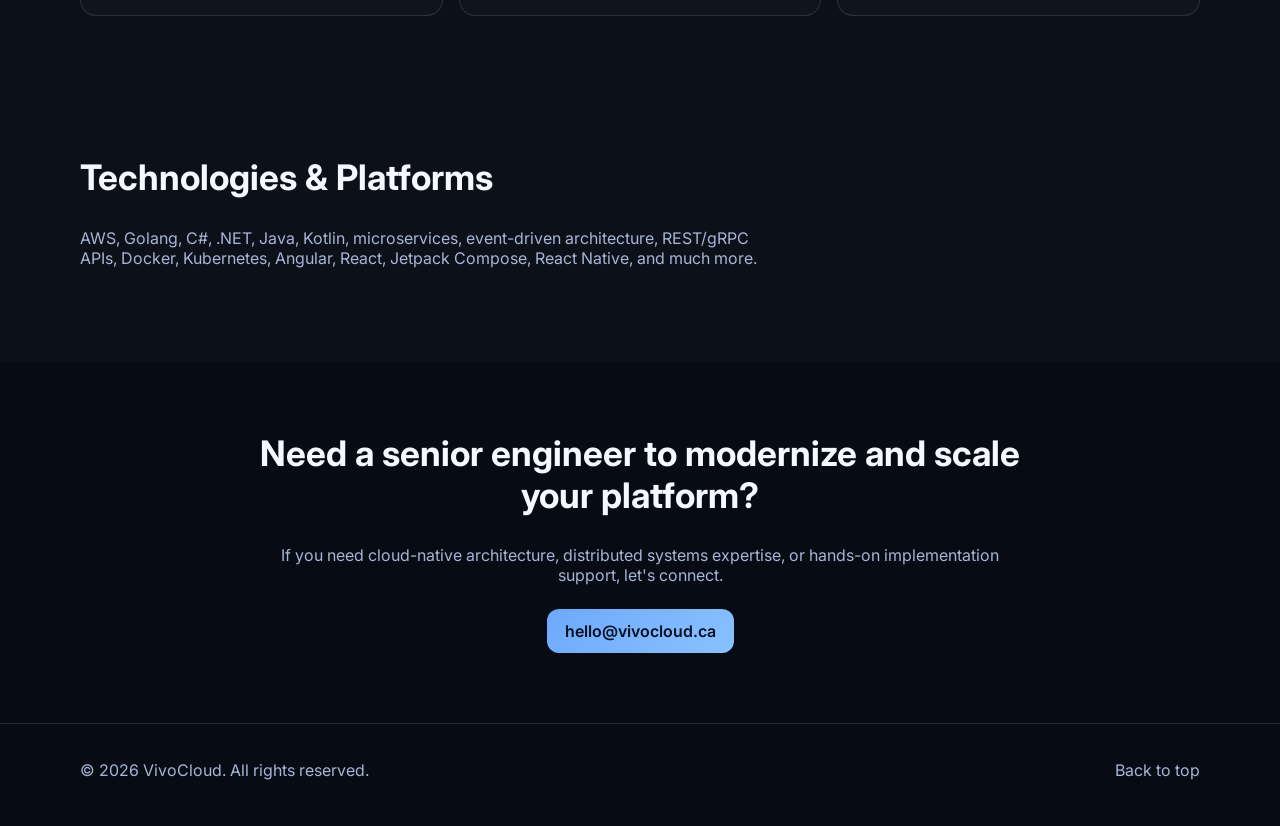
==== commit d5a524b6: "Add industries-served section to showcase domain breadth. Highlight the business domains served sinc" ====
--- a/index.html
+++ b/index.html
@@ -24,6 +24,7 @@
         </a>
         <nav class="nav">
           <a href="#services">Services</a>
+          <a href="#industries">Industries</a>
           <a href="#cloud">Cloud</a>
           <a href="#process">Process</a>
           <a href="#contact">Contact</a>
@@ -140,6 +141,74 @@
         </div>
       </section>
 
+      <section id="industries" class="section">
+        <div class="container">
+          <h2>Industries Served Since 2012</h2>
+          <p class="section-intro">
+            Experience delivering software across regulated, operationally
+            complex, and high-scale business domains.
+          </p>
+          <div class="cards">
+            <article class="card">
+              <h3>Financial Services & Payments</h3>
+              <p>
+                Platforms for transactions, compliance-sensitive workflows, and
+                reliable money movement operations.
+              </p>
+            </article>
+            <article class="card">
+              <h3>Energy & Utilities</h3>
+              <p>
+                Systems supporting infrastructure operations, data processing,
+                and enterprise-grade reliability requirements.
+              </p>
+            </article>
+            <article class="card">
+              <h3>Public Safety & Government</h3>
+              <p>
+                Secure, resilient applications for mission-critical public
+                sector and municipal service environments.
+              </p>
+            </article>
+            <article class="card">
+              <h3>Healthcare & Life Sciences</h3>
+              <p>
+                Modern software delivery for highly regulated organizations with
+                strong quality and operational standards.
+              </p>
+            </article>
+            <article class="card">
+              <h3>Logistics & Transportation</h3>
+              <p>
+                Workflow and platform solutions that improve visibility,
+                coordination, and operational efficiency at scale.
+              </p>
+            </article>
+            <article class="card">
+              <h3>Retail, QSR & Commerce</h3>
+              <p>
+                Integration of ordering, POS, and delivery systems to streamline
+                customer experiences and back-office operations.
+              </p>
+            </article>
+            <article class="card">
+              <h3>Media & Digital Content</h3>
+              <p>
+                High-volume platforms and APIs for content management,
+                distribution, and performance-focused user access.
+              </p>
+            </article>
+            <article class="card">
+              <h3>Enterprise SaaS & Technology</h3>
+              <p>
+                Scalable product and platform engineering for B2B software
+                companies and large enterprise programs.
+              </p>
+            </article>
+          </div>
+        </div>
+      </section>
+
       <section id="outcomes" class="section">
         <div class="container">
           <h2>Delivery Outcomes</h2>
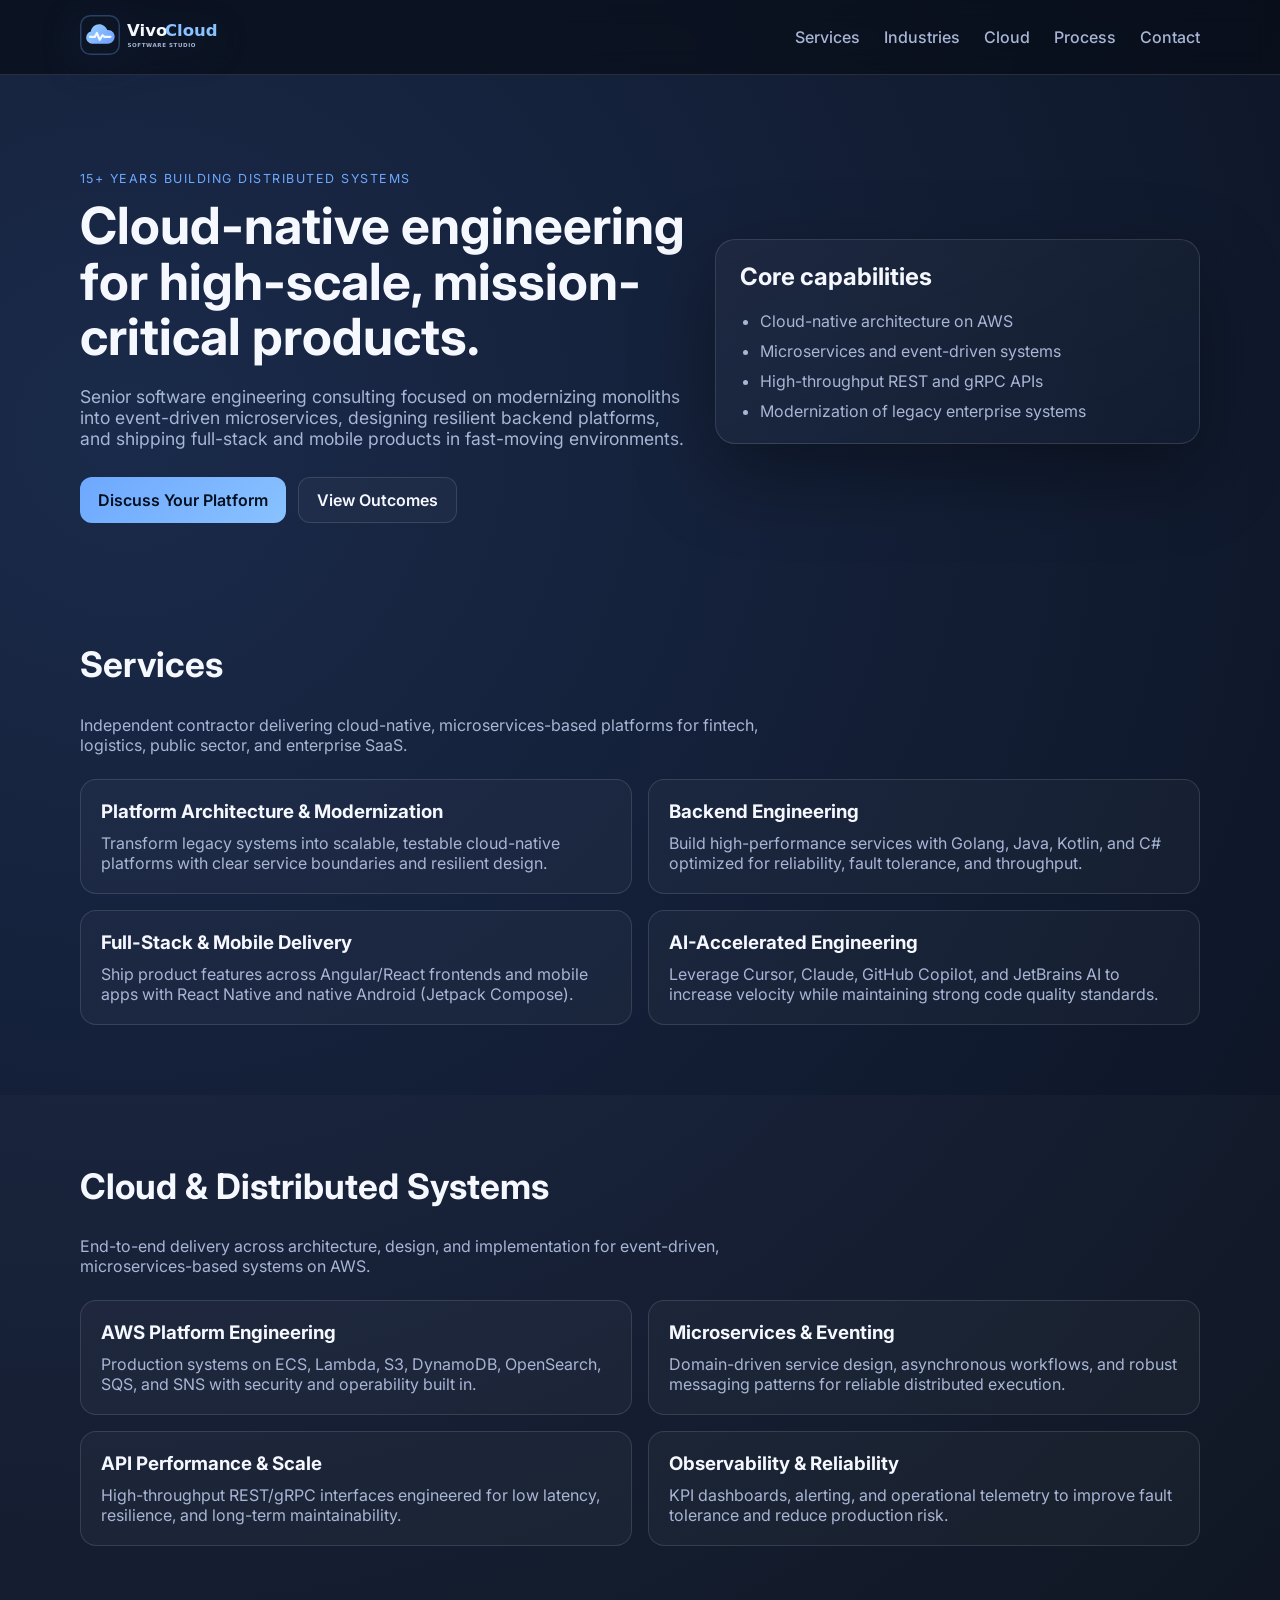
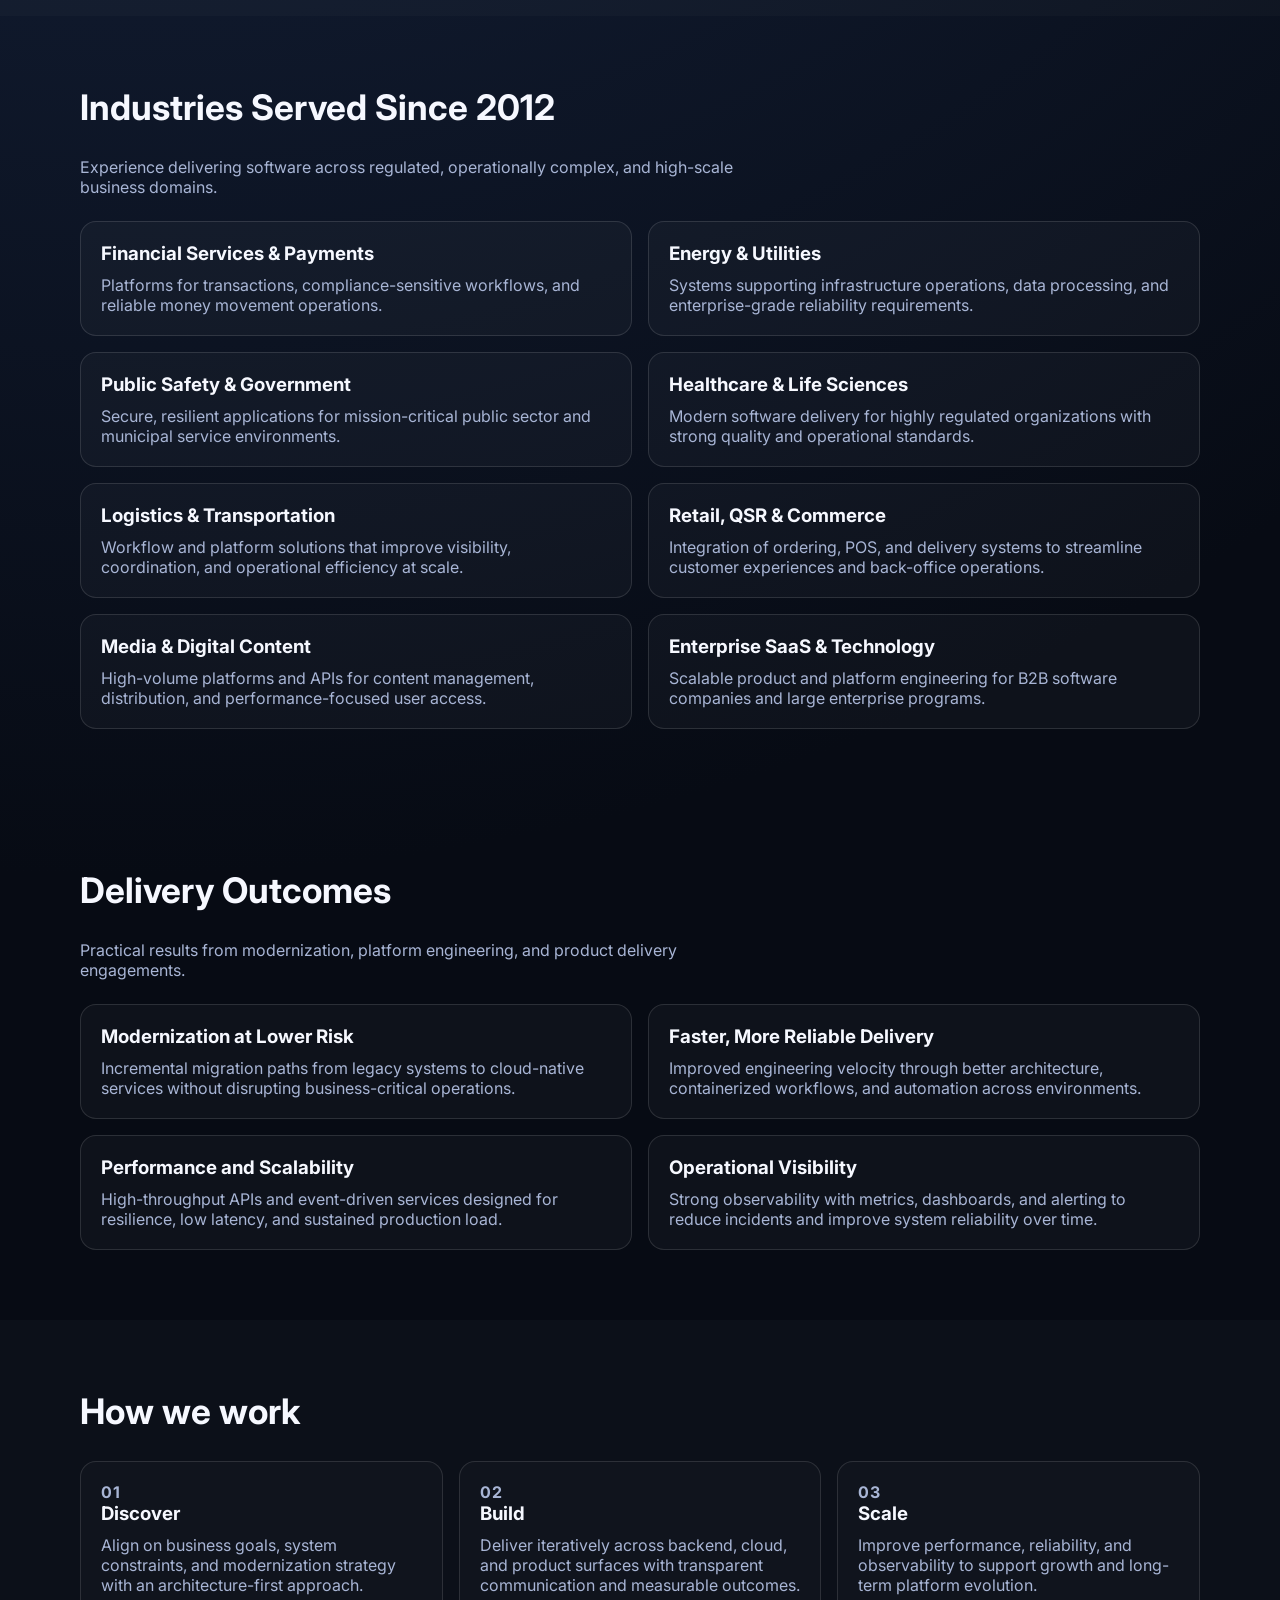
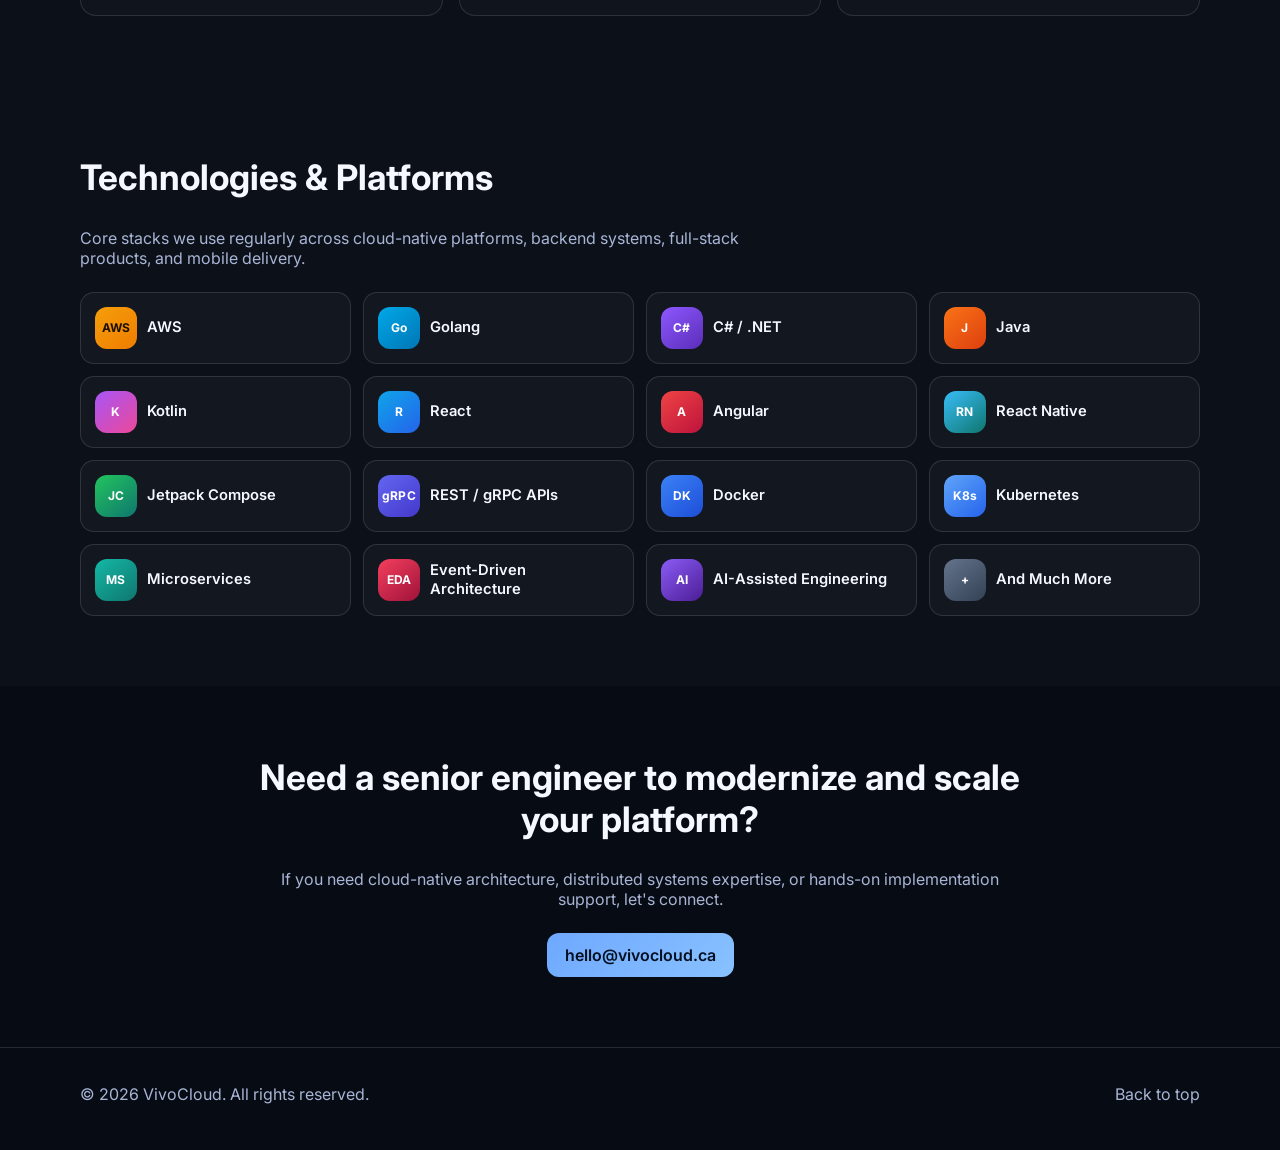
==== commit 2ae514a8: "Upgrade technologies section with visual badge grid. Replace the plain stack paragraph with a brande" ====
--- a/index.html
+++ b/index.html
@@ -285,10 +285,27 @@
         <div class="container">
           <h2>Technologies &amp; Platforms</h2>
           <p class="section-intro">
-            AWS, Golang, C#, .NET, Java, Kotlin, microservices, event-driven
-            architecture, REST/gRPC APIs, Docker, Kubernetes, Angular, React,
-            Jetpack Compose, React Native, and much more.
-          </p>
+            Core stacks we use regularly across cloud-native platforms, backend
+            systems, full-stack products, and mobile delivery.
+          </p>
+          <div class="tech-grid">
+            <article class="tech-item"><span class="tech-logo aws">AWS</span><span class="tech-name">AWS</span></article>
+            <article class="tech-item"><span class="tech-logo go">Go</span><span class="tech-name">Golang</span></article>
+            <article class="tech-item"><span class="tech-logo cs">C#</span><span class="tech-name">C# / .NET</span></article>
+            <article class="tech-item"><span class="tech-logo java">J</span><span class="tech-name">Java</span></article>
+            <article class="tech-item"><span class="tech-logo kotlin">K</span><span class="tech-name">Kotlin</span></article>
+            <article class="tech-item"><span class="tech-logo react">R</span><span class="tech-name">React</span></article>
+            <article class="tech-item"><span class="tech-logo angular">A</span><span class="tech-name">Angular</span></article>
+            <article class="tech-item"><span class="tech-logo rn">RN</span><span class="tech-name">React Native</span></article>
+            <article class="tech-item"><span class="tech-logo compose">JC</span><span class="tech-name">Jetpack Compose</span></article>
+            <article class="tech-item"><span class="tech-logo grpc">gRPC</span><span class="tech-name">REST / gRPC APIs</span></article>
+            <article class="tech-item"><span class="tech-logo docker">DK</span><span class="tech-name">Docker</span></article>
+            <article class="tech-item"><span class="tech-logo k8s">K8s</span><span class="tech-name">Kubernetes</span></article>
+            <article class="tech-item"><span class="tech-logo micro">MS</span><span class="tech-name">Microservices</span></article>
+            <article class="tech-item"><span class="tech-logo event">EDA</span><span class="tech-name">Event-Driven Architecture</span></article>
+            <article class="tech-item"><span class="tech-logo ai">AI</span><span class="tech-name">AI-Assisted Engineering</span></article>
+            <article class="tech-item"><span class="tech-logo more">+</span><span class="tech-name">And Much More</span></article>
+          </div>
         </div>
       </section>
 
--- a/styles.css
+++ b/styles.css
@@ -230,6 +230,60 @@
   color: var(--muted);
 }
 
+.tech-grid {
+  display: grid;
+  grid-template-columns: repeat(4, minmax(0, 1fr));
+  gap: 12px;
+}
+
+.tech-item {
+  border: 1px solid var(--border);
+  background: rgba(255, 255, 255, 0.03);
+  border-radius: 14px;
+  padding: 14px;
+  display: flex;
+  align-items: center;
+  gap: 10px;
+}
+
+.tech-logo {
+  width: 42px;
+  height: 42px;
+  border-radius: 12px;
+  display: inline-flex;
+  align-items: center;
+  justify-content: center;
+  font-weight: 700;
+  font-size: 0.75rem;
+  letter-spacing: 0.02em;
+  color: #ffffff;
+  flex: 0 0 auto;
+}
+
+.tech-name {
+  color: var(--text);
+  font-weight: 600;
+  font-size: 0.92rem;
+  line-height: 1.25;
+}
+
+.aws { background: linear-gradient(140deg, #f59e0b, #ef7d00); color: #1c1100; }
+.go { background: linear-gradient(140deg, #00a8e8, #0076b6); }
+.cs { background: linear-gradient(140deg, #8d58ff, #5b2db8); }
+.java { background: linear-gradient(140deg, #f97316, #dd3f0f); }
+.kotlin { background: linear-gradient(140deg, #a855f7, #ec4899); }
+.react { background: linear-gradient(140deg, #0ea5e9, #2563eb); }
+.angular { background: linear-gradient(140deg, #ef4444, #be123c); }
+.rn { background: linear-gradient(140deg, #38bdf8, #0f766e); }
+.compose { background: linear-gradient(140deg, #22c55e, #0f766e); }
+.grpc { background: linear-gradient(140deg, #6366f1, #4338ca); }
+.docker { background: linear-gradient(140deg, #3b82f6, #1d4ed8); }
+.k8s { background: linear-gradient(140deg, #60a5fa, #2563eb); }
+.micro { background: linear-gradient(140deg, #14b8a6, #0f766e); }
+.event { background: linear-gradient(140deg, #f43f5e, #9f1239); }
+.ai { background: linear-gradient(140deg, #8b5cf6, #4c1d95); }
+.more { background: linear-gradient(140deg, #64748b, #334155); }
+
 .contact {
   text-align: center;
   max-width: 760px;
@@ -262,6 +316,10 @@
   .steps {
     grid-template-columns: 1fr;
   }
+
+  .tech-grid {
+    grid-template-columns: repeat(2, minmax(0, 1fr));
+  }
 }
 
 @media (max-width: 720px) {
@@ -280,4 +338,8 @@
   .cards {
     grid-template-columns: 1fr;
   }
-}
+
+  .tech-grid {
+    grid-template-columns: 1fr;
+  }
+}
